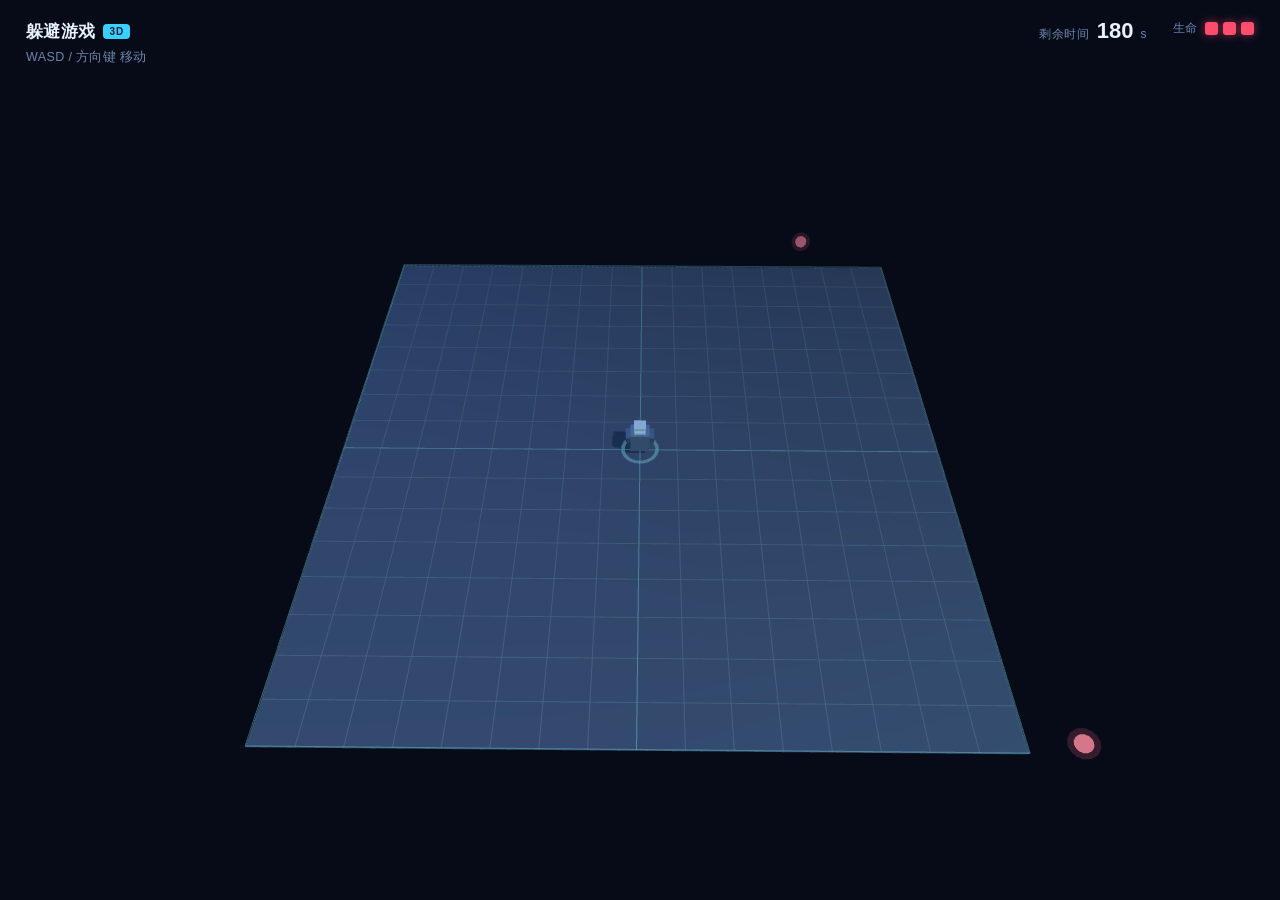
==== projects/dodge-3d/index.html @ f028e955 "feat: 升级为作品集首页，上架 Three.js 3D 躲避游戏" ====
<!DOCTYPE html>
<html lang="zh-CN">
<head>
<meta charset="UTF-8">
<meta name="viewport" content="width=device-width, initial-scale=1.0">
<title>躲避游戏 3D · 朱栩汕</title>
<link rel="stylesheet" href="style.css">
</head>
<body>

<div id="stage"></div>

<div id="hud">
  <div class="hud-left">
    <div class="hud-title">躲避游戏 <span class="badge">3D</span></div>
    <div class="hud-hint">WASD / 方向键 移动</div>
  </div>
  <div class="hud-right">
    <div class="stat">
      <span class="stat-label">剩余时间</span>
      <span class="stat-value" id="timeText">180</span>
      <span class="stat-unit">s</span>
    </div>
    <div class="stat">
      <span class="stat-label">生命</span>
      <span class="lives" id="livesBox"></span>
    </div>
  </div>
</div>

<div class="modal" id="gameModal">
  <div class="modal-box">
    <h2 id="modalTitle">游戏结束</h2>
    <p class="modal-sub" id="modalSub"></p>
    <div class="modal-actions">
      <button id="restartBtn">再来一局</button>
      <a class="ghost" href="../../index.html">返回作品集</a>
    </div>
  </div>
</div>

<script src="three.min.js"></script>
<script src="game.js"></script>
</body>
</html>
---- projects/dodge-3d/style.css ----
* {
  margin: 0;
  padding: 0;
  box-sizing: border-box;
}

html, body {
  width: 100%;
  height: 100%;
  overflow: hidden;
  background: #070b18;
  color: #e8f1ff;
  font-family: -apple-system, BlinkMacSystemFont, "Segoe UI", "PingFang SC",
    "Hiragino Sans GB", "Microsoft YaHei", sans-serif;
  -webkit-font-smoothing: antialiased;
}

#stage {
  position: fixed;
  inset: 0;
}
#stage canvas { display: block; }

/* ---------- HUD ---------- */
#hud {
  position: fixed;
  top: 0;
  left: 0;
  right: 0;
  padding: 20px 26px;
  display: flex;
  align-items: flex-start;
  justify-content: space-between;
  gap: 20px;
  pointer-events: none;
  user-select: none;
  z-index: 10;
}

.hud-title {
  font-size: 17px;
  font-weight: 600;
  letter-spacing: 0.02em;
  display: flex;
  align-items: center;
  gap: 8px;
}
.badge {
  font-size: 10px;
  font-weight: 600;
  letter-spacing: 0.1em;
  color: #062033;
  background: #39d0ff;
  border-radius: 4px;
  padding: 2px 6px;
}
.hud-hint {
  margin-top: 6px;
  font-size: 12.5px;
  color: #6c86ad;
  letter-spacing: 0.03em;
}

.hud-right {
  display: flex;
  gap: 26px;
  align-items: flex-start;
}
.stat {
  display: flex;
  align-items: baseline;
  gap: 7px;
}
.stat-label {
  font-size: 12px;
  color: #6c86ad;
  letter-spacing: 0.06em;
}
.stat-value {
  font-size: 22px;
  font-weight: 700;
  font-variant-numeric: tabular-nums;
  color: #e8f1ff;
  line-height: 1;
}
.stat-unit {
  font-size: 12px;
  color: #6c86ad;
}

.lives {
  display: flex;
  gap: 5px;
  align-self: center;
}
.life-pip {
  width: 13px;
  height: 13px;
  border-radius: 3px;
  background: #ff4d6d;
  box-shadow: 0 0 10px rgba(255, 77, 109, 0.55);
  transition: background 0.2s ease, box-shadow 0.2s ease;
}
.life-pip.lost {
  background: #1d2740;
  box-shadow: none;
}

/* ---------- Modal ---------- */
.modal {
  position: fixed;
  inset: 0;
  background: rgba(4, 8, 18, 0.82);
  backdrop-filter: blur(6px);
  display: none;
  align-items: center;
  justify-content: center;
  z-index: 50;
}
.modal.show { display: flex; }

.modal-box {
  background: #0e1730;
  border: 1px solid #1f2f52;
  border-radius: 16px;
  padding: 38px 42px;
  text-align: center;
  max-width: 420px;
  width: calc(100% - 48px);
  box-shadow: 0 24px 70px rgba(0, 0, 0, 0.55);
}
.modal-box h2 {
  font-size: 24px;
  margin-bottom: 12px;
  letter-spacing: -0.01em;
}
.modal-sub {
  color: #8fa4c6;
  font-size: 14px;
  margin-bottom: 26px;
  line-height: 1.7;
}
.modal-actions {
  display: flex;
  gap: 12px;
  justify-content: center;
  flex-wrap: wrap;
}
.modal-actions button,
.modal-actions .ghost {
  font-size: 14px;
  font-family: inherit;
  border-radius: 8px;
  padding: 11px 22px;
  cursor: pointer;
  text-decoration: none;
  transition: transform 0.15s ease, background 0.15s ease;
  border: none;
}
#restartBtn {
  background: #39d0ff;
  color: #052033;
  font-weight: 600;
}
#restartBtn:hover { transform: translateY(-1px); background: #57d9ff; }

.modal-actions .ghost {
  background: transparent;
  color: #8fa4c6;
  border: 1px solid #24365c;
  display: inline-flex;
  align-items: center;
}
.modal-actions .ghost:hover { background: #16223f; color: #cfe0f7; }

@media (max-width: 620px) {
  #hud { padding: 14px 16px; }
  .hud-right { gap: 16px; }
  .hud-hint { display: none; }
  .modal-box { padding: 30px 24px; }
}
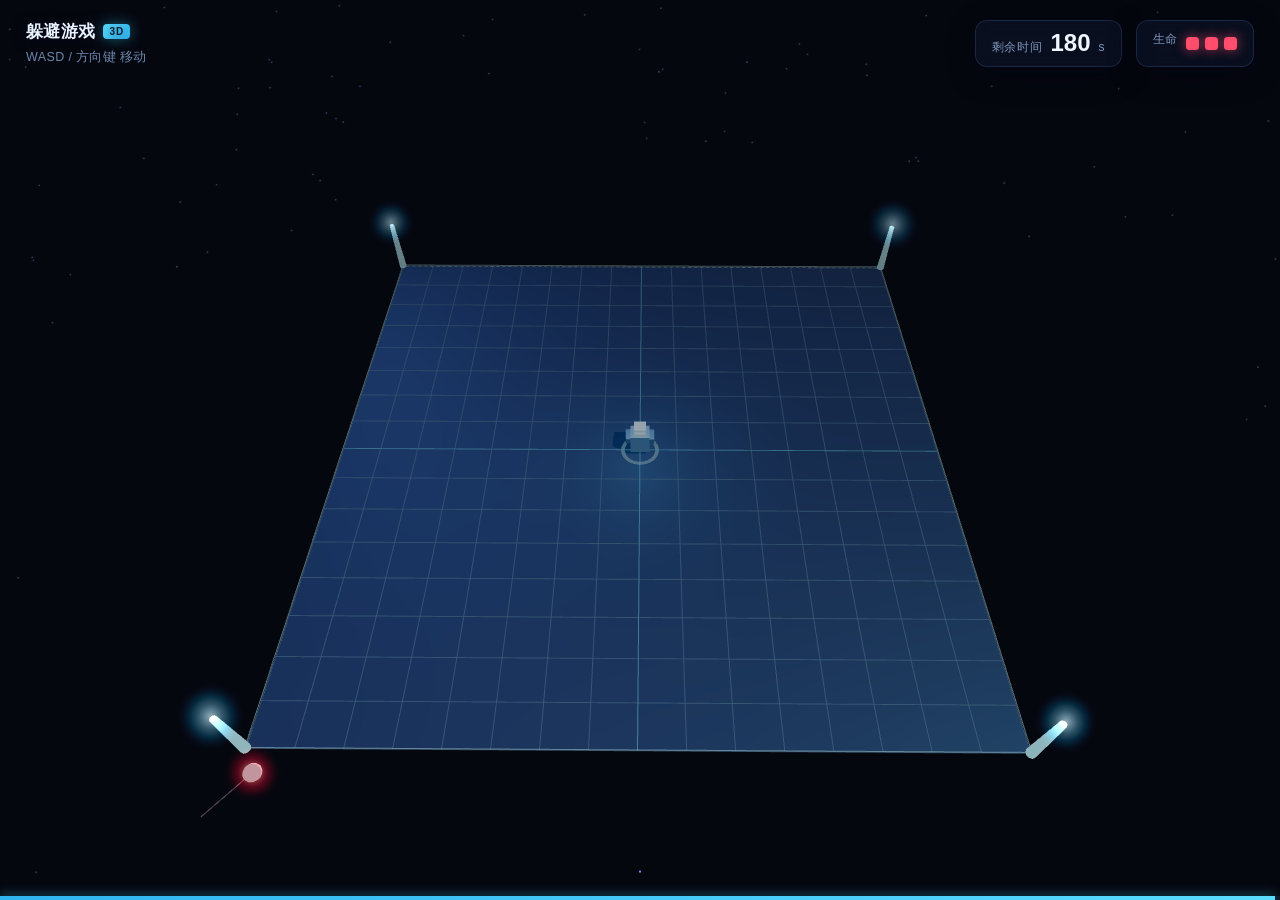
==== commit 3bd7ba90: "style: 美化 3D 躲避游戏——星尘、辉光拖尾、爆炸粒子、相机震动、玻璃 HUD" ====
--- a/projects/dodge-3d/index.html
+++ b/projects/dodge-3d/index.html
@@ -16,17 +16,19 @@
     <div class="hud-hint">WASD / 方向键 移动</div>
   </div>
   <div class="hud-right">
-    <div class="stat">
+    <div class="stat glass">
       <span class="stat-label">剩余时间</span>
       <span class="stat-value" id="timeText">180</span>
       <span class="stat-unit">s</span>
     </div>
-    <div class="stat">
+    <div class="stat glass">
       <span class="stat-label">生命</span>
       <span class="lives" id="livesBox"></span>
     </div>
   </div>
 </div>
+
+<div id="timeProgress"><div id="timeBar"></div></div>
 
 <div class="modal" id="gameModal">
   <div class="modal-box">
--- a/projects/dodge-3d/style.css
+++ b/projects/dodge-3d/style.css
@@ -8,7 +8,7 @@
   width: 100%;
   height: 100%;
   overflow: hidden;
-  background: #070b18;
+  background: #05070f;
   color: #e8f1ff;
   font-family: -apple-system, BlinkMacSystemFont, "Segoe UI", "PingFang SC",
     "Hiragino Sans GB", "Microsoft YaHei", sans-serif;
@@ -37,6 +37,8 @@
   z-index: 10;
 }
 
+.hud-left { pointer-events: none; }
+
 .hud-title {
   font-size: 17px;
   font-weight: 600;
@@ -44,15 +46,17 @@
   display: flex;
   align-items: center;
   gap: 8px;
+  text-shadow: 0 2px 14px rgba(0, 10, 30, 0.8);
 }
 .badge {
   font-size: 10px;
   font-weight: 600;
   letter-spacing: 0.1em;
   color: #062033;
-  background: #39d0ff;
+  background: linear-gradient(135deg, #59dcff, #2fb4f0);
   border-radius: 4px;
   padding: 2px 6px;
+  box-shadow: 0 0 14px rgba(57, 208, 255, 0.45);
 }
 .hud-hint {
   margin-top: 6px;
@@ -63,47 +67,95 @@
 
 .hud-right {
   display: flex;
-  gap: 26px;
-  align-items: flex-start;
-}
+  gap: 14px;
+  align-items: stretch;
+}
+
+/* 玻璃拟态卡片 */
+.glass {
+  background: rgba(13, 22, 44, 0.55);
+  border: 1px solid rgba(80, 130, 200, 0.22);
+  backdrop-filter: blur(10px);
+  -webkit-backdrop-filter: blur(10px);
+  border-radius: 12px;
+  padding: 10px 16px;
+  box-shadow: 0 8px 28px rgba(0, 4, 16, 0.45);
+  transition: border-color 0.3s ease, box-shadow 0.3s ease;
+}
+
 .stat {
   display: flex;
   align-items: baseline;
-  gap: 7px;
+  gap: 8px;
 }
 .stat-label {
   font-size: 12px;
-  color: #6c86ad;
+  color: #7d95ba;
   letter-spacing: 0.06em;
 }
 .stat-value {
-  font-size: 22px;
+  font-size: 24px;
   font-weight: 700;
   font-variant-numeric: tabular-nums;
-  color: #e8f1ff;
+  color: #eef6ff;
   line-height: 1;
+  transition: color 0.25s ease, text-shadow 0.25s ease;
 }
 .stat-unit {
   font-size: 12px;
-  color: #6c86ad;
+  color: #7d95ba;
+}
+
+/* 最后 10 秒：红色告警 */
+.stat-value.danger {
+  color: #ff5570;
+  text-shadow: 0 0 16px rgba(255, 70, 100, 0.75);
+  animation: pulse 1s ease-in-out infinite;
+}
+.hud-right .glass:has(.danger) {
+  border-color: rgba(255, 80, 110, 0.55);
+  box-shadow: 0 8px 28px rgba(120, 10, 30, 0.4);
+}
+@keyframes pulse {
+  0%, 100% { transform: scale(1); }
+  50% { transform: scale(1.12); }
 }
 
 .lives {
   display: flex;
-  gap: 5px;
+  gap: 6px;
   align-self: center;
 }
 .life-pip {
   width: 13px;
   height: 13px;
-  border-radius: 3px;
+  border-radius: 3.5px;
   background: #ff4d6d;
-  box-shadow: 0 0 10px rgba(255, 77, 109, 0.55);
-  transition: background 0.2s ease, box-shadow 0.2s ease;
+  box-shadow: 0 0 12px rgba(255, 77, 109, 0.65);
+  transition: background 0.25s ease, box-shadow 0.25s ease, transform 0.25s ease;
 }
 .life-pip.lost {
   background: #1d2740;
   box-shadow: none;
+  transform: scale(0.82);
+}
+
+/* ---------- 底部时间进度条 ---------- */
+#timeProgress {
+  position: fixed;
+  left: 0;
+  right: 0;
+  bottom: 0;
+  height: 4px;
+  background: rgba(20, 32, 58, 0.6);
+  z-index: 10;
+}
+#timeBar {
+  height: 100%;
+  width: 100%;
+  background: linear-gradient(90deg, #2fb4f0, #59dcff);
+  box-shadow: 0 0 12px rgba(57, 208, 255, 0.6);
+  transition: width 0.2s linear;
 }
 
 /* ---------- Modal ---------- */
@@ -111,7 +163,7 @@
   position: fixed;
   inset: 0;
   background: rgba(4, 8, 18, 0.82);
-  backdrop-filter: blur(6px);
+  backdrop-filter: blur(8px);
   display: none;
   align-items: center;
   justify-content: center;
@@ -120,14 +172,19 @@
 .modal.show { display: flex; }
 
 .modal-box {
-  background: #0e1730;
-  border: 1px solid #1f2f52;
-  border-radius: 16px;
-  padding: 38px 42px;
+  background: linear-gradient(160deg, #101b38, #0b1226);
+  border: 1px solid #24365e;
+  border-radius: 18px;
+  padding: 40px 44px;
   text-align: center;
   max-width: 420px;
   width: calc(100% - 48px);
-  box-shadow: 0 24px 70px rgba(0, 0, 0, 0.55);
+  box-shadow: 0 24px 80px rgba(0, 0, 0, 0.6), 0 0 0 1px rgba(90, 150, 255, 0.06) inset;
+  animation: rise 0.35s cubic-bezier(0.22, 1, 0.36, 1);
+}
+@keyframes rise {
+  from { opacity: 0; transform: translateY(16px) scale(0.97); }
+  to { opacity: 1; transform: none; }
 }
 .modal-box h2 {
   font-size: 24px;
@@ -150,19 +207,20 @@
 .modal-actions .ghost {
   font-size: 14px;
   font-family: inherit;
-  border-radius: 8px;
+  border-radius: 9px;
   padding: 11px 22px;
   cursor: pointer;
   text-decoration: none;
-  transition: transform 0.15s ease, background 0.15s ease;
+  transition: transform 0.15s ease, background 0.15s ease, box-shadow 0.15s ease;
   border: none;
 }
 #restartBtn {
-  background: #39d0ff;
+  background: linear-gradient(135deg, #59dcff, #2fa8f0);
   color: #052033;
   font-weight: 600;
-}
-#restartBtn:hover { transform: translateY(-1px); background: #57d9ff; }
+  box-shadow: 0 6px 20px rgba(47, 180, 240, 0.35);
+}
+#restartBtn:hover { transform: translateY(-1px); box-shadow: 0 8px 26px rgba(47, 180, 240, 0.5); }
 
 .modal-actions .ghost {
   background: transparent;
@@ -175,7 +233,8 @@
 
 @media (max-width: 620px) {
   #hud { padding: 14px 16px; }
-  .hud-right { gap: 16px; }
+  .hud-right { gap: 10px; }
   .hud-hint { display: none; }
+  .glass { padding: 8px 12px; }
   .modal-box { padding: 30px 24px; }
 }
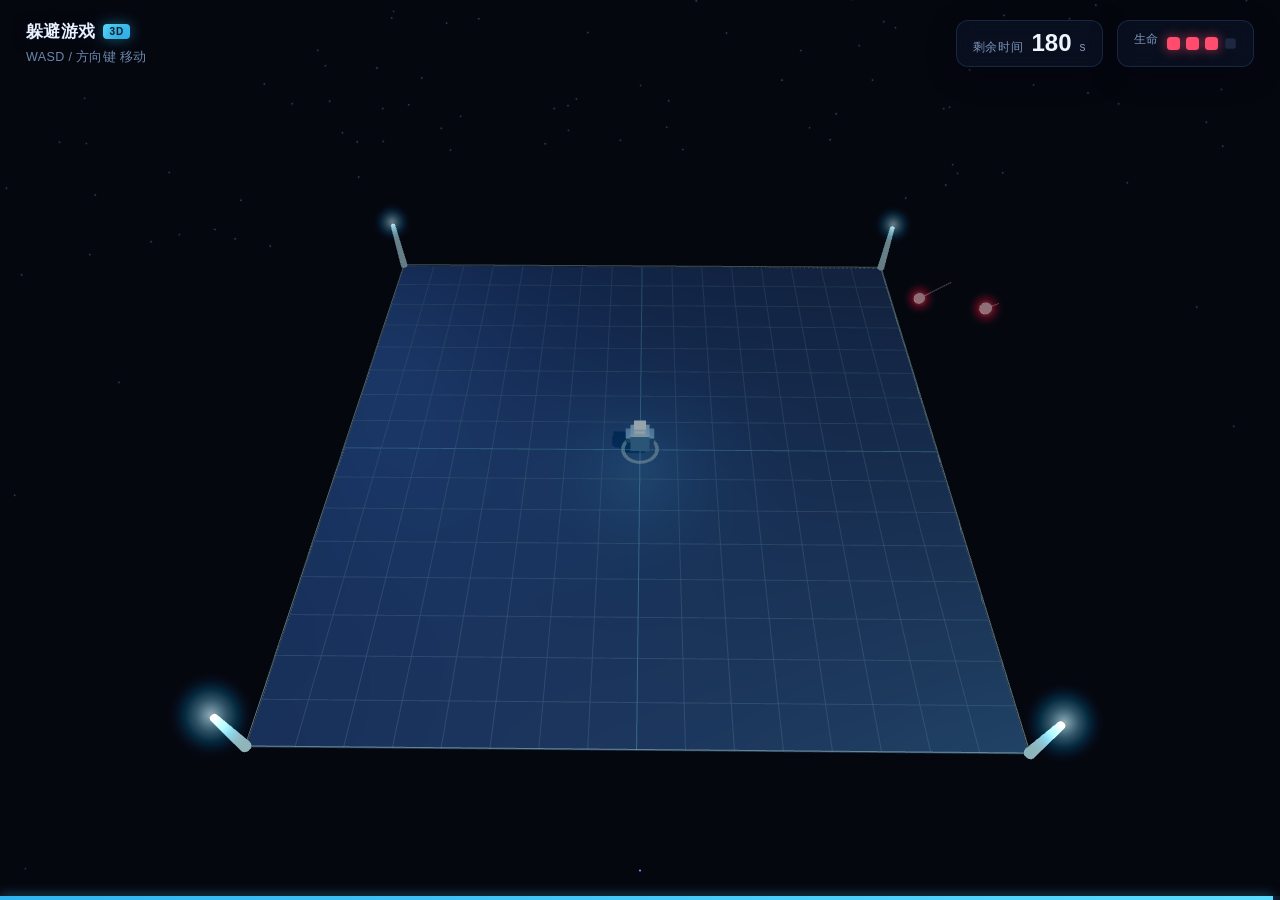
==== commit 7d32db51: "feat: 3D 躲避游戏新增随机掉落物——生命晶体/护盾核心/时间碎片" ====
--- a/projects/dodge-3d/index.html
+++ b/projects/dodge-3d/index.html
@@ -24,11 +24,14 @@
     <div class="stat glass">
       <span class="stat-label">生命</span>
       <span class="lives" id="livesBox"></span>
+      <span class="shield-mark" id="shieldMark" title="护盾">◈</span>
     </div>
   </div>
 </div>
 
 <div id="timeProgress"><div id="timeBar"></div></div>
+
+<div id="pickupTip"></div>
 
 <div class="modal" id="gameModal">
   <div class="modal-box">
--- a/projects/dodge-3d/style.css
+++ b/projects/dodge-3d/style.css
@@ -158,6 +158,50 @@
   transition: width 0.2s linear;
 }
 
+/* ---------- 护盾标记 ---------- */
+.shield-mark {
+  display: none;
+  align-self: center;
+  margin-left: 4px;
+  font-size: 16px;
+  color: #ffc94d;
+  text-shadow: 0 0 12px rgba(255, 200, 77, 0.8);
+  animation: shieldPulse 1.4s ease-in-out infinite;
+}
+.shield-mark.on { display: inline-block; }
+@keyframes shieldPulse {
+  0%, 100% { opacity: 1; transform: scale(1); }
+  50% { opacity: 0.6; transform: scale(0.88); }
+}
+
+/* ---------- 拾取提示 ---------- */
+#pickupTip {
+  position: fixed;
+  left: 50%;
+  top: 18%;
+  transform: translateX(-50%);
+  font-size: 17px;
+  font-weight: 600;
+  letter-spacing: 0.06em;
+  opacity: 0;
+  pointer-events: none;
+  z-index: 20;
+  text-shadow: 0 2px 16px rgba(0, 8, 24, 0.9);
+}
+#pickupTip.show {
+  animation: tipRise 1.6s ease-out forwards;
+}
+#pickupTip.t-life { color: #4ff0a0; }
+#pickupTip.t-shield { color: #ffd070; }
+#pickupTip.t-time { color: #7db8ff; }
+@keyframes tipRise {
+  0% { opacity: 0; transform: translate(-50%, 14px) scale(0.92); }
+  12% { opacity: 1; transform: translate(-50%, 0) scale(1.04); }
+  22% { transform: translate(-50%, 0) scale(1); }
+  72% { opacity: 1; }
+  100% { opacity: 0; transform: translate(-50%, -26px) scale(1); }
+}
+
 /* ---------- Modal ---------- */
 .modal {
   position: fixed;
